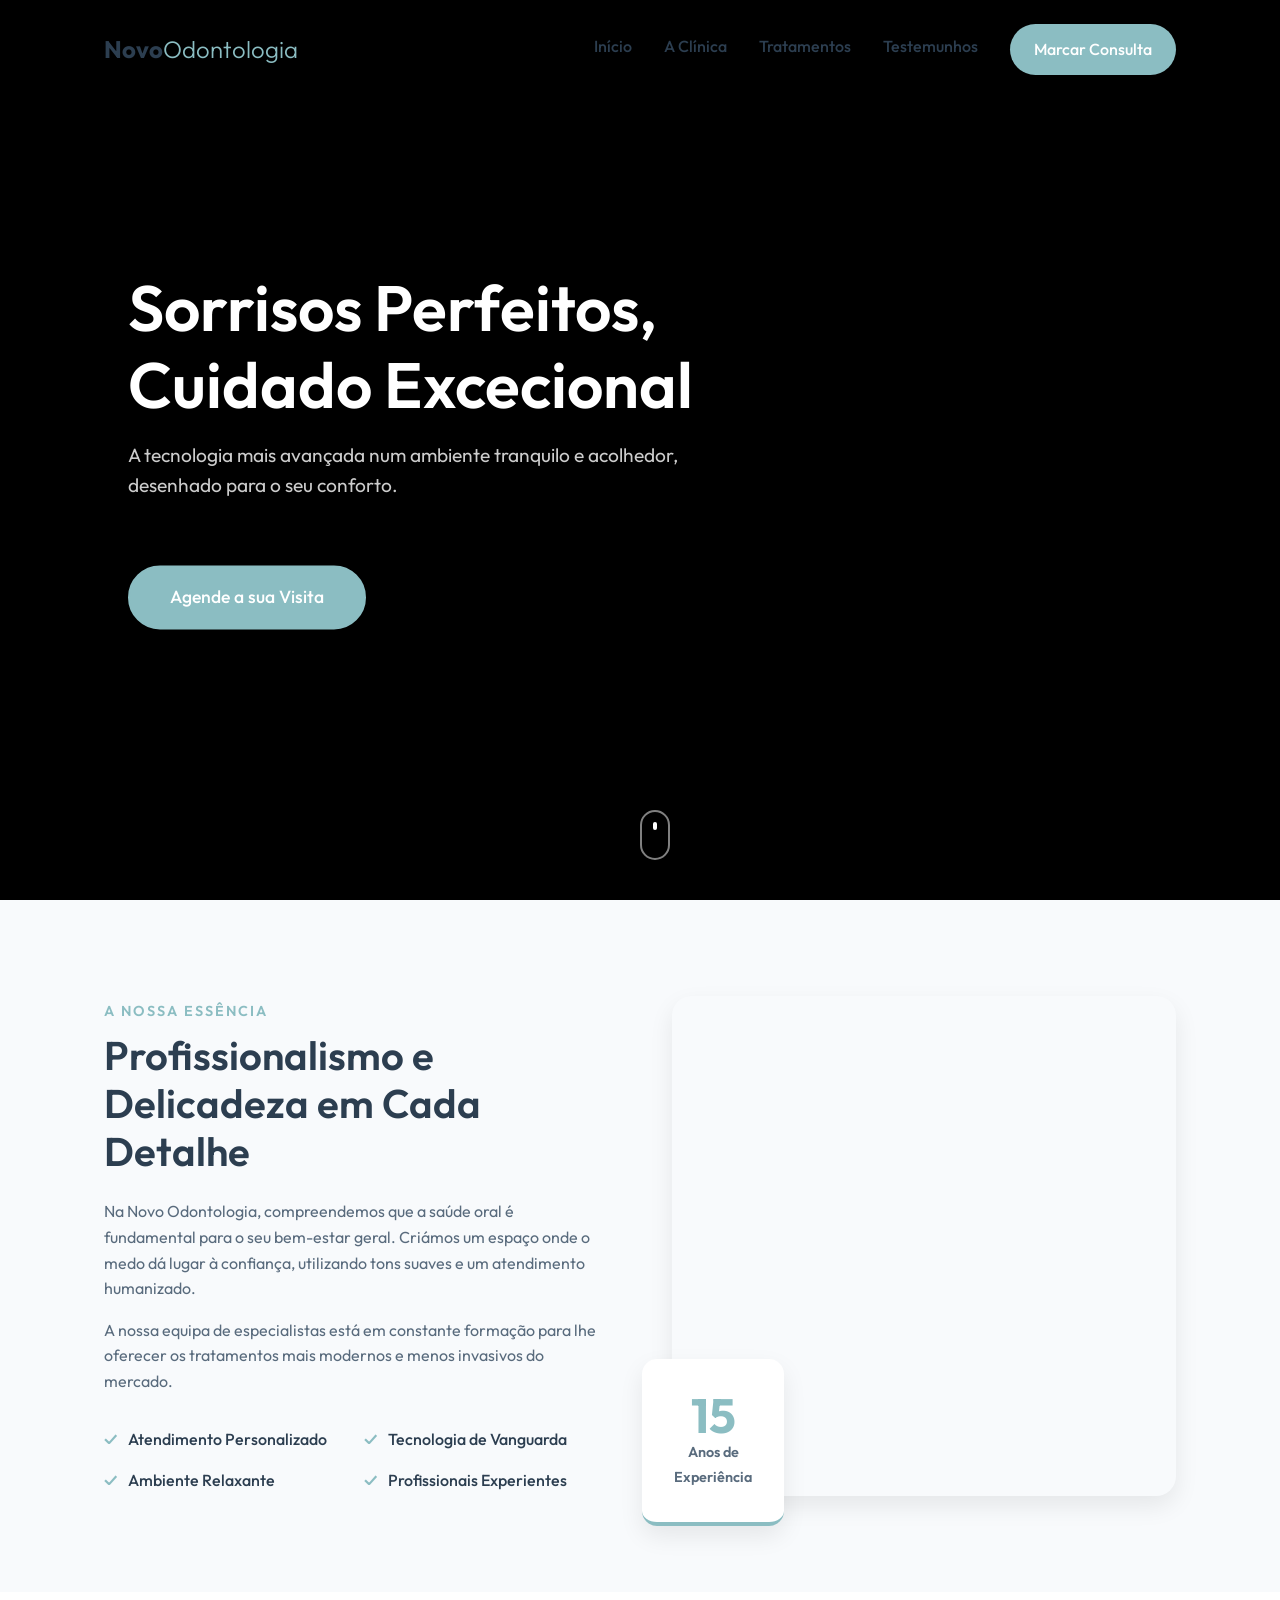
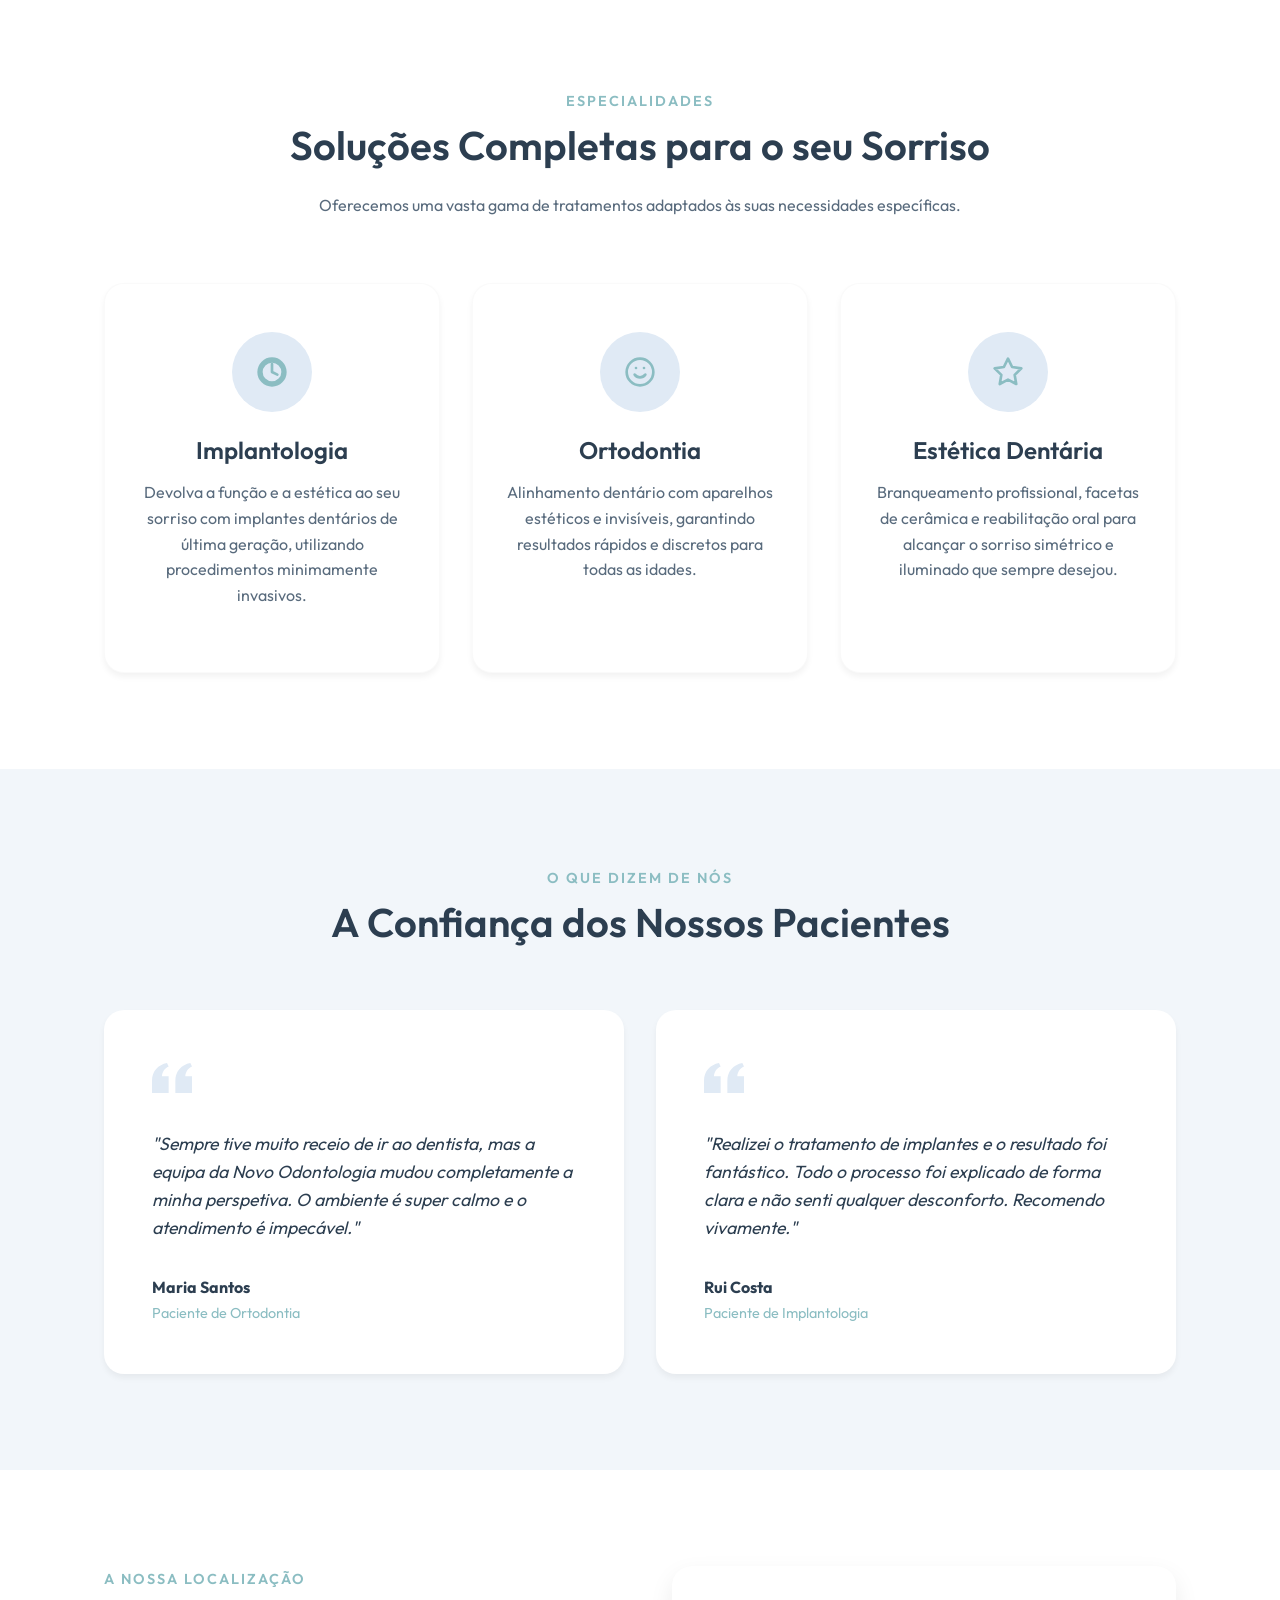
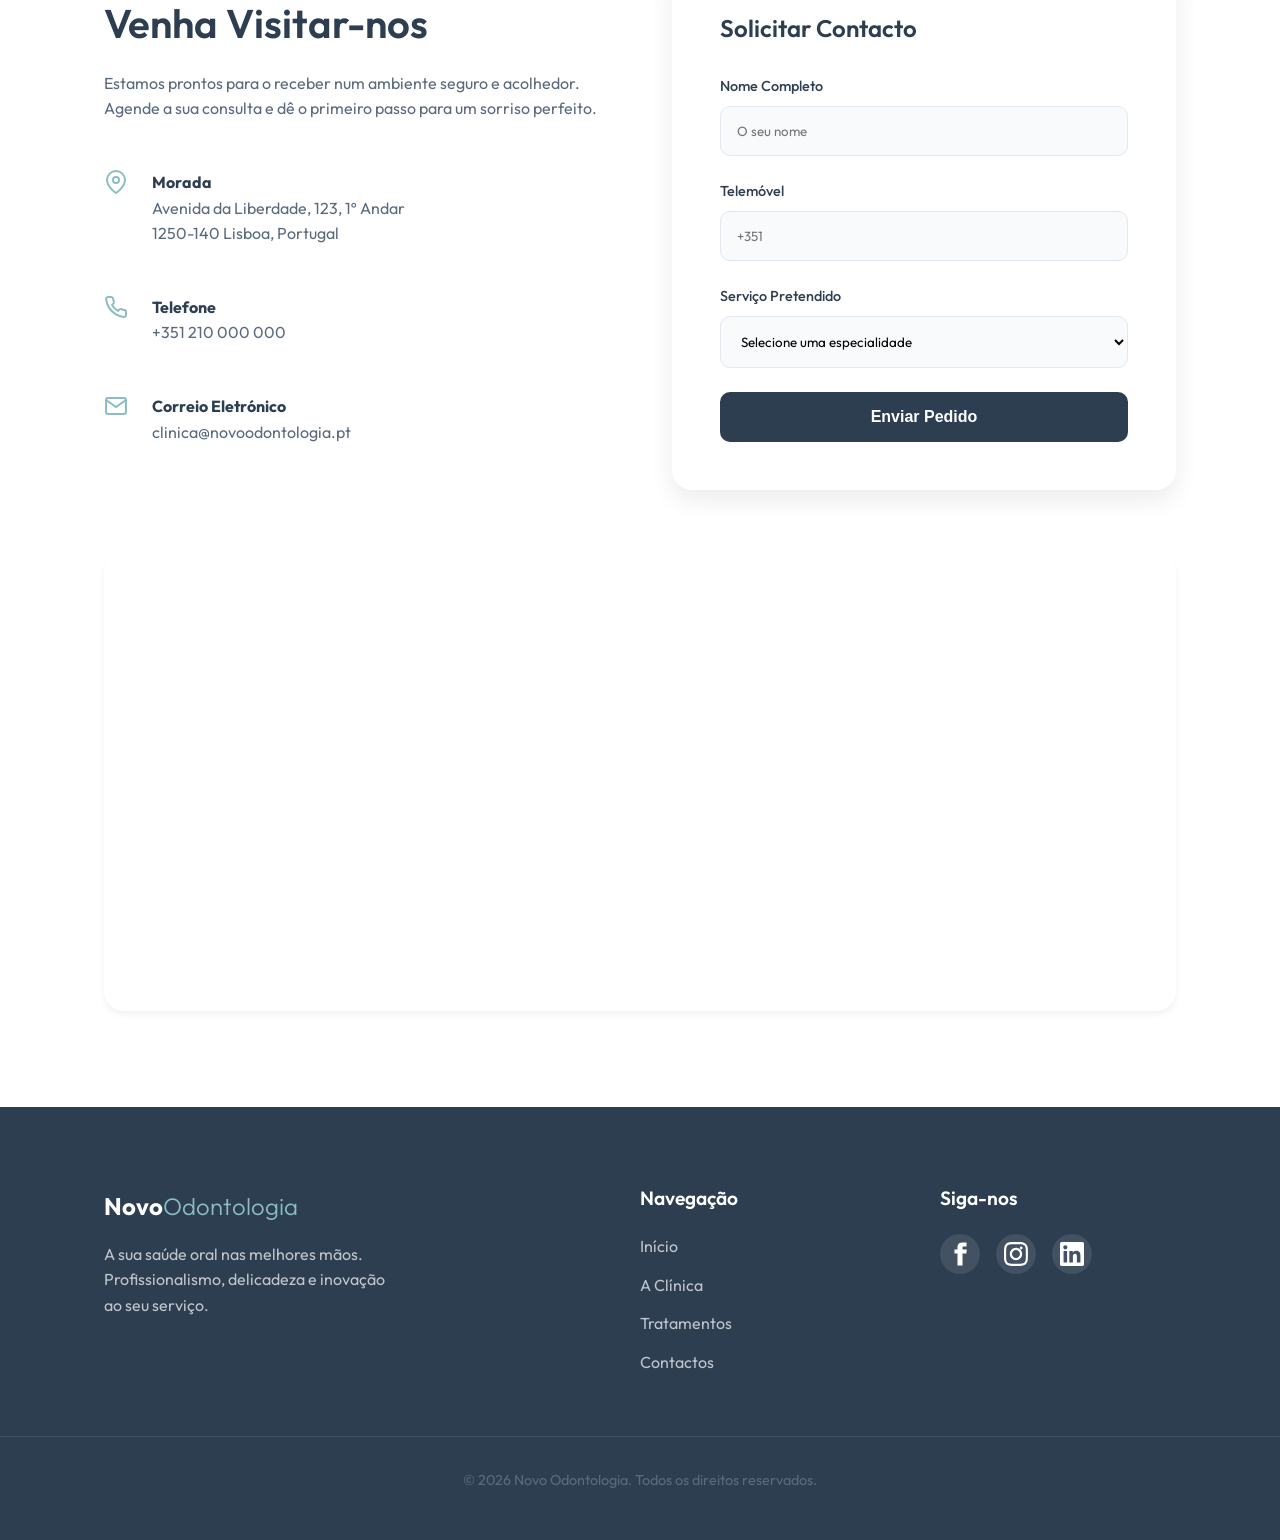
==== Odonto.html @ 760e36fc "Add files via upload" ====
<!DOCTYPE html>
<html lang="pt-PT">
<head>
    <meta charset="UTF-8">
    <meta name="viewport" content="width=device-width, initial-scale=1.0">
    <title>Novo Odontologia | Clínica Odontológica Especializada</title>
    <meta name="description" content="A sua clínica odontológica de referência. Especialistas em implantologia, ortodontia e estética dentária com um ambiente suave e profissional.">
    <link rel="preconnect" href="https://fonts.googleapis.com">
    <link rel="preconnect" href="https://fonts.gstatic.com" crossorigin>
    <link href="https://fonts.googleapis.com/css2?family=Outfit:wght@300;400;500;600;700&display=swap" rel="stylesheet">
    <link rel="stylesheet" href="style.css">
</head>
<body>
    <header class="navbar">
        <div class="container nav-content">
            <div class="logo">Novo<span>Odontologia</span></div>
            <nav class="nav-links">
                <a href="#hero">Início</a>
                <a href="#sobre">A Clínica</a>
                <a href="#tratamentos">Tratamentos</a>
                <a href="#testemunhos">Testemunhos</a>
                <a href="#contactos" class="btn-primary">Marcar Consulta</a>
            </nav>
            <div class="mobile-menu-btn">
                <span></span>
                <span></span>
                <span></span>
            </div>
        </div>
    </header>

    <main>
        <!-- Hero Section with Canvas Animation -->
        <section id="hero" class="hero-section">
            <div class="hero-sticky">
                <canvas id="hero-canvas"></canvas>
                <div class="hero-content">
                    <h1 class="fade-up">Sorrisos Perfeitos, <br>Cuidado Excecional</h1>
                    <p class="fade-up delay-1">A tecnologia mais avançada num ambiente tranquilo e acolhedor, desenhado para o seu conforto.</p>
                    <a href="#contactos" class="btn-cta fade-up delay-2">Agende a sua Visita</a>
                </div>
                <div class="scroll-indicator fade-up delay-3">
                    <div class="mouse">
                        <div class="wheel"></div>
                    </div>
                </div>
            </div>
        </section>

        <!-- A Clínica -->
        <section id="sobre" class="section-padding bg-light">
            <div class="container">
                <div class="about-grid">
                    <div class="about-text fade-in-left">
                        <span class="section-subtitle">A Nossa Essência</span>
                        <h2 class="section-title">Profissionalismo e Delicadeza em Cada Detalhe</h2>
                        <p>Na Novo Odontologia, compreendemos que a saúde oral é fundamental para o seu bem-estar geral. Criámos um espaço onde o medo dá lugar à confiança, utilizando tons suaves e um atendimento humanizado.</p>
                        <p>A nossa equipa de especialistas está em constante formação para lhe oferecer os tratamentos mais modernos e menos invasivos do mercado.</p>
                        <ul class="features-list">
                            <li>Atendimento Personalizado</li>
                            <li>Tecnologia de Vanguarda</li>
                            <li>Ambiente Relaxante</li>
                            <li>Profissionais Experientes</li>
                        </ul>
                    </div>
                    <div class="about-image-wrapper fade-in-right">
                        <div class="about-image">
                            <!-- Placeholder image styled via CSS - Ideally from Unsplash -->
                        </div>
                        <div class="experience-badge">
                            <span class="number">15</span>
                            <span class="text">Anos de<br>Experiência</span>
                        </div>
                    </div>
                </div>
            </div>
        </section>

        <!-- Tratamentos -->
        <section id="tratamentos" class="section-padding">
            <div class="container">
                <div class="section-header fade-up">
                    <span class="section-subtitle">Especialidades</span>
                    <h2 class="section-title">Soluções Completas para o seu Sorriso</h2>
                    <p>Oferecemos uma vasta gama de tratamentos adaptados às suas necessidades específicas.</p>
                </div>
                <div class="services-grid">
                    <div class="service-card fade-up delay-1">
                        <div class="service-icon">
                            <svg width="32" height="32" viewBox="0 0 24 24" fill="none" stroke="currentColor" stroke-width="2" stroke-linecap="round" stroke-linejoin="round"><path d="M12 2C6.48 2 2 6.48 2 12s4.48 10 10 10 10-4.48 10-10S17.52 2 12 2zm0 18c-4.41 0-8-3.59-8-8s3.59-8 8-8 8 3.59 8 8-3.59 8-8 8z"/><path d="M12 6v6l4 2"/></svg>
                        </div>
                        <h3>Implantologia</h3>
                        <p>Devolva a função e a estética ao seu sorriso com implantes dentários de última geração, utilizando procedimentos minimamente invasivos.</p>
                    </div>
                    <div class="service-card fade-up delay-2">
                        <div class="service-icon">
                            <svg width="32" height="32" viewBox="0 0 24 24" fill="none" stroke="currentColor" stroke-width="2" stroke-linecap="round" stroke-linejoin="round"><circle cx="12" cy="12" r="10"/><path d="M8 14s1.5 2 4 2 4-2 4-2"/><line x1="9" y1="9" x2="9.01" y2="9"/><line x1="15" y1="9" x2="15.01" y2="9"/></svg>
                        </div>
                        <h3>Ortodontia</h3>
                        <p>Alinhamento dentário com aparelhos estéticos e invisíveis, garantindo resultados rápidos e discretos para todas as idades.</p>
                    </div>
                    <div class="service-card fade-up delay-3">
                        <div class="service-icon">
                            <svg width="32" height="32" viewBox="0 0 24 24" fill="none" stroke="currentColor" stroke-width="2" stroke-linecap="round" stroke-linejoin="round"><polygon points="12 2 15.09 8.26 22 9.27 17 14.14 18.18 21.02 12 17.77 5.82 21.02 7 14.14 2 9.27 8.91 8.26 12 2"/></svg>
                        </div>
                        <h3>Estética Dentária</h3>
                        <p>Branqueamento profissional, facetas de cerâmica e reabilitação oral para alcançar o sorriso simétrico e iluminado que sempre desejou.</p>
                    </div>
                </div>
            </div>
        </section>

        <!-- Testemunhos -->
        <section id="testemunhos" class="section-padding bg-soft">
            <div class="container">
                <div class="section-header fade-up">
                    <span class="section-subtitle">O que Dizem de Nós</span>
                    <h2 class="section-title">A Confiança dos Nossos Pacientes</h2>
                </div>
                <div class="testimonials-slider fade-up delay-1">
                    <div class="testimonial-card">
                        <div class="quote-icon">
                            <svg width="40" height="40" viewBox="0 0 24 24" fill="currentColor"><path d="M14.017 21v-7.391c0-5.704 3.731-9.57 8.983-10.609l.995 2.151c-2.432.917-3.995 3.638-3.995 5.849h4v10h-9.983zm-14.017 0v-7.391c0-5.704 3.748-9.57 9-10.609l.996 2.151c-2.433.917-3.996 3.638-3.996 5.849h3.983v10h-9.983z"/></svg>
                        </div>
                        <p class="testimonial-text">"Sempre tive muito receio de ir ao dentista, mas a equipa da Novo Odontologia mudou completamente a minha perspetiva. O ambiente é super calmo e o atendimento é impecável."</p>
                        <div class="testimonial-author">
                            <div class="author-info">
                                <strong>Maria Santos</strong>
                                <span>Paciente de Ortodontia</span>
                            </div>
                        </div>
                    </div>
                    <div class="testimonial-card">
                        <div class="quote-icon">
                            <svg width="40" height="40" viewBox="0 0 24 24" fill="currentColor"><path d="M14.017 21v-7.391c0-5.704 3.731-9.57 8.983-10.609l.995 2.151c-2.432.917-3.995 3.638-3.995 5.849h4v10h-9.983zm-14.017 0v-7.391c0-5.704 3.748-9.57 9-10.609l.996 2.151c-2.433.917-3.996 3.638-3.996 5.849h3.983v10h-9.983z"/></svg>
                        </div>
                        <p class="testimonial-text">"Realizei o tratamento de implantes e o resultado foi fantástico. Todo o processo foi explicado de forma clara e não senti qualquer desconforto. Recomendo vivamente."</p>
                        <div class="testimonial-author">
                            <div class="author-info">
                                <strong>Rui Costa</strong>
                                <span>Paciente de Implantologia</span>
                            </div>
                        </div>
                    </div>
                </div>
            </div>
        </section>

        <!-- Contactos e Localização -->
        <section id="contactos" class="section-padding">
            <div class="container">
                <div class="contact-grid fade-up">
                    <div class="contact-info">
                        <span class="section-subtitle">A Nossa Localização</span>
                        <h2 class="section-title">Venha Visitar-nos</h2>
                        <p>Estamos prontos para o receber num ambiente seguro e acolhedor. Agende a sua consulta e dê o primeiro passo para um sorriso perfeito.</p>
                        
                        <div class="info-items">
                            <div class="info-item">
                                <svg width="24" height="24" viewBox="0 0 24 24" fill="none" stroke="currentColor" stroke-width="2"><path d="M21 10c0 7-9 13-9 13s-9-6-9-13a9 9 0 0 1 18 0z"></path><circle cx="12" cy="10" r="3"></circle></svg>
                                <div>
                                    <strong>Morada</strong>
                                    <p>Avenida da Liberdade, 123, 1º Andar<br>1250-140 Lisboa, Portugal</p>
                                </div>
                            </div>
                            <div class="info-item">
                                <svg width="24" height="24" viewBox="0 0 24 24" fill="none" stroke="currentColor" stroke-width="2"><path d="M22 16.92v3a2 2 0 0 1-2.18 2 19.79 19.79 0 0 1-8.63-3.07 19.5 19.5 0 0 1-6-6 19.79 19.79 0 0 1-3.07-8.67A2 2 0 0 1 4.11 2h3a2 2 0 0 1 2 1.72 12.84 12.84 0 0 0 .7 2.81 2 2 0 0 1-.45 2.11L8.09 9.91a16 16 0 0 0 6 6l1.27-1.27a2 2 0 0 1 2.11-.45 12.84 12.84 0 0 0 2.81.7A2 2 0 0 1 22 16.92z"></path></svg>
                                <div>
                                    <strong>Telefone</strong>
                                    <p>+351 210 000 000</p>
                                </div>
                            </div>
                            <div class="info-item">
                                <svg width="24" height="24" viewBox="0 0 24 24" fill="none" stroke="currentColor" stroke-width="2"><path d="M4 4h16c1.1 0 2 .9 2 2v12c0 1.1-.9 2-2 2H4c-1.1 0-2-.9-2-2V6c0-1.1.9-2 2-2z"></path><polyline points="22,6 12,13 2,6"></polyline></svg>
                                <div>
                                    <strong>Correio Eletrónico</strong>
                                    <p>clinica@novoodontologia.pt</p>
                                </div>
                            </div>
                        </div>
                    </div>
                    <div class="contact-form-container">
                        <form class="contact-form">
                            <h3>Solicitar Contacto</h3>
                            <div class="form-group">
                                <label for="name">Nome Completo</label>
                                <input type="text" id="name" placeholder="O seu nome" required>
                            </div>
                            <div class="form-group">
                                <label for="phone">Telemóvel</label>
                                <input type="tel" id="phone" placeholder="+351" required>
                            </div>
                            <div class="form-group">
                                <label for="service">Serviço Pretendido</label>
                                <select id="service">
                                    <option value="" disabled selected>Selecione uma especialidade</option>
                                    <option value="implantologia">Implantologia</option>
                                    <option value="ortodontia">Ortodontia</option>
                                    <option value="estetica">Estética Dentária</option>
                                    <option value="geral">Consulta Geral</option>
                                </select>
                            </div>
                            <button type="submit" class="btn-submit">Enviar Pedido</button>
                        </form>
                    </div>
                </div>
                
                <div class="map-container fade-up delay-2">
                    <iframe src="https://www.google.com/maps/embed?pb=!1m18!1m12!1m3!1d12450.485599863266!2d-9.155799732363162!3d38.72225227705193!2m3!1f0!2f0!3f0!3m2!1i1024!2i768!4f13.1!3m3!1m2!1s0xd19337315dcbdff%3A0xe5f92ff410e30931!2sAv.%20da%20Liberdade%2C%20Lisboa!5e0!3m2!1spt-PT!2spt!4v1700000000000!5m2!1spt-PT!2spt" width="100%" height="450" style="border:0;" allowfullscreen="" loading="lazy" referrerpolicy="no-referrer-when-downgrade"></iframe>
                </div>
            </div>
        </section>
    </main>

    <footer>
        <div class="container footer-content">
            <div class="footer-brand">
                <div class="logo">Novo<span>Odontologia</span></div>
                <p>A sua saúde oral nas melhores mãos. Profissionalismo, delicadeza e inovação ao seu serviço.</p>
            </div>
            <div class="footer-links">
                <h4>Navegação</h4>
                <a href="#hero">Início</a>
                <a href="#sobre">A Clínica</a>
                <a href="#tratamentos">Tratamentos</a>
                <a href="#contactos">Contactos</a>
            </div>
            <div class="footer-social">
                <h4>Siga-nos</h4>
                <div class="social-icons">
                    <a href="#" aria-label="Facebook">
                        <svg width="24" height="24" viewBox="0 0 24 24" fill="currentColor"><path d="M18.77 7.46H14.5v-1.9c0-.9.6-1.1 1-1.1h3V.5h-4.33C10.24.5 9.5 3.44 9.5 5.32v2.15h-3v4h3v12h5v-12h3.85l.42-4z"/></svg>
                    </a>
                    <a href="#" aria-label="Instagram">
                        <svg width="24" height="24" viewBox="0 0 24 24" fill="currentColor"><path d="M12 2.16c3.2 0 3.58.01 4.85.07 1.17.05 1.8.25 2.22.41.56.22.96.48 1.38.9.42.42.68.82.9 1.38.16.42.36 1.05.41 2.22.06 1.27.07 1.65.07 4.85s-.01 3.58-.07 4.85c-.05 1.17-.25 1.8-.41 2.22-.22.56-.48.96-.9 1.38-.42.42-.82.68-1.38.9-.42.16-1.05.36-2.22.41-1.27.06-1.65.07-4.85.07s-3.58-.01-4.85-.07c-1.17-.05-1.8-.25-2.22-.41-.56-.22-.96-.48-1.38-.9-.42-.42-.68-.82-.9-1.38-.16-.42-.36-1.05-.41-2.22C2.17 15.58 2.16 15.2 2.16 12s.01-3.58.07-4.85c.05-1.17.25-1.8.41-2.22.22-.56.48-.96.9-1.38.42-.42.82-.68 1.38-.9.42-.16 1.05-.36 2.22-.41 1.27-.06 1.65-.07 4.85-.07m0-2.16C8.74 0 8.33.01 7.05.07 5.77.13 4.89.33 4.14.62c-.78.3-1.45.72-2.1 1.38-.65.65-1.07 1.32-1.38 2.1-.29.75-.49 1.63-.55 2.91C0.01 8.33 0 8.74 0 12s0 3.67.07 4.95c.06 1.28.26 2.16.55 2.91.3.78.72 1.45 1.38 2.1.65.65 1.32 1.07 2.1 1.38.75.29 1.63.49 2.91.55 1.28.06 1.69.07 4.95.07s3.67 0 4.95-.07c1.28-.06 2.16-.26 2.91-.55.78-.3 1.45-.72 2.1-1.38.65-.65 1.07-1.32 1.38-2.1.29-.75.49-1.63.55-2.91.06-1.28.07-1.69.07-4.95s0-3.67-.07-4.95c-.06-1.28-.26-2.16-.55-2.91-.3-.78-.72-1.45-1.38-2.1-.65-.65-1.32-1.07-2.1-1.38-.75-.29-1.63-.49-2.91-.55C15.67.01 15.26 0 12 0zm0 5.84c-3.4 0-6.16 2.76-6.16 6.16s2.76 6.16 6.16 6.16 6.16-2.76 6.16-6.16-2.76-6.16-6.16-6.16zm0 10.16c-2.21 0-4-1.79-4-4s1.79-4 4-4 4 1.79 4 4-1.79 4-4 4zm5.23-11.4c-.73 0-1.32.59-1.32 1.32 0 .73.59 1.32 1.32 1.32.73 0 1.32-.59 1.32-1.32 0-.73-.59-1.32-1.32-1.32z"/></svg>
                    </a>
                    <a href="#" aria-label="LinkedIn">
                        <svg width="24" height="24" viewBox="0 0 24 24" fill="currentColor"><path d="M20.45 20.45h-3.56v-5.57c0-1.33-.02-3.04-1.85-3.04-1.85 0-2.14 1.45-2.14 2.95v5.66H9.33V9h3.42v1.56h.05c.48-.9 1.63-1.85 3.37-1.85 3.6 0 4.27 2.37 4.27 5.45v6.29zM5.34 7.43c-1.15 0-2.07-.92-2.07-2.06s.93-2.06 2.07-2.06 2.06.92 2.06 2.06-.92 2.06-2.06 2.06zM7.12 20.45H3.56V9h3.56v11.45zM22.22 0H1.78C.8 0 0 .78 0 1.75v20.5C0 23.22.8 24 1.78 24h20.44c.98 0 1.78-.78 1.78-1.75V1.75C24 .78 23.2 0 22.22 0z"/></svg>
                    </a>
                </div>
            </div>
        </div>
        <div class="footer-bottom">
            <p>&copy; 2026 Novo Odontologia. Todos os direitos reservados.</p>
        </div>
    </footer>

    <script src="script.js"></script>
</body>
</html>
---- style.css ----
/* Design Variables */
:root {
    --primary-color: #8bbdc2; /* Mint green / subtle teal */
    --primary-dark: #6a9fa5;
    --secondary-color: #e0eaf5; /* Pale Blue */
    --accent-color: #f1f8eb; /* Very soft green */
    --text-main: #2c3e50; /* Dark Navy/Grey for professional tone */
    --text-light: #596b7d;
    --white: #ffffff;
    --bg-light: #f8fafc;
    --bg-soft: #f2f6fa;
    --shadow-sm: 0 4px 6px rgba(0, 0, 0, 0.05);
    --shadow-md: 0 10px 25px rgba(0, 0, 0, 0.08);
    --transition: all 0.4s cubic-bezier(0.16, 1, 0.3, 1);
    --font-main: 'Outfit', sans-serif;
}

/* Reset & Base */
* {
    margin: 0;
    padding: 0;
    box-sizing: border-box;
}

html {
    scroll-behavior: smooth;
    font-size: 16px;
}

body {
    font-family: var(--font-main);
    color: var(--text-main);
    background-color: var(--white);
    line-height: 1.6;
    overflow-x: hidden;
}

h1, h2, h3, h4 {
    line-height: 1.2;
    font-weight: 600;
}

p {
    color: var(--text-light);
    margin-bottom: 1rem;
}

a {
    text-decoration: none;
    color: inherit;
    transition: var(--transition);
}

.container {
    width: 100%;
    max-width: 1200px;
    margin: 0 auto;
    padding: 0 5%;
}

.section-padding {
    padding: 6rem 0;
}

/* Utilities */
.bg-light { background-color: var(--bg-light); }
.bg-soft { background-color: var(--bg-soft); }

.section-subtitle {
    display: inline-block;
    color: var(--primary-color);
    font-size: 0.9rem;
    font-weight: 600;
    text-transform: uppercase;
    letter-spacing: 2px;
    margin-bottom: 0.5rem;
}

.section-title {
    font-size: 2.5rem;
    color: var(--text-main);
    margin-bottom: 1.5rem;
}

.section-header {
    text-align: center;
    max-width: 700px;
    margin: 0 auto 4rem;
}

.btn-primary {
    background-color: var(--primary-color);
    color: var(--white);
    padding: 0.8rem 1.5rem;
    border-radius: 50px;
    font-weight: 500;
}

.btn-primary:hover {
    background-color: var(--primary-dark);
    transform: translateY(-2px);
    box-shadow: var(--shadow-md);
}

.btn-cta {
    display: inline-block;
    background-color: var(--primary-color);
    color: var(--white);
    padding: 1rem 2.5rem;
    border-radius: 50px;
    font-size: 1.1rem;
    font-weight: 500;
    margin-top: 2rem;
    border: 2px solid var(--primary-color);
}

.btn-cta:hover {
    background-color: transparent;
    color: var(--primary-color);
}

/* Navbar */
.navbar {
    position: fixed;
    top: 0;
    left: 0;
    width: 100%;
    z-index: 1000;
    padding: 1.5rem 0;
    transition: var(--transition);
}

.navbar.scrolled {
    padding: 1rem 0;
    background: rgba(255, 255, 255, 0.9);
    backdrop-filter: blur(10px);
    box-shadow: var(--shadow-sm);
}

.nav-content {
    display: flex;
    justify-content: space-between;
    align-items: center;
}

.logo {
    font-size: 1.5rem;
    font-weight: 700;
    color: var(--text-main);
}

.logo span {
    color: var(--primary-color);
    font-weight: 300;
}

.nav-links {
    display: flex;
    align-items: center;
    gap: 2rem;
}

.nav-links a:not(.btn-primary) {
    font-weight: 500;
    position: relative;
    padding-bottom: 5px;
}

.nav-links a:not(.btn-primary)::after {
    content: '';
    position: absolute;
    bottom: 0;
    left: 0;
    width: 0;
    height: 2px;
    background: var(--primary-color);
    transition: var(--transition);
}

.nav-links a:not(.btn-primary):hover::after {
    width: 100%;
}

.mobile-menu-btn {
    display: none;
    flex-direction: column;
    gap: 5px;
    cursor: pointer;
}

.mobile-menu-btn span {
    width: 25px;
    height: 2px;
    background: var(--text-main);
    transition: var(--transition);
}

/* Fullscreen Hero with Canvas Animation */
.hero-section {
    position: relative;
    height: 100vh;
    width: 100%;
    overflow: hidden;
    background: #000;
}

.hero-sticky {
    position: absolute;
    top: 0;
    left: 0;
    height: 100%;
    width: 100%;
}

#hero-canvas {
    position: absolute;
    top: 50%;
    left: 50%;
    transform: translate(-50%, -50%);
    width: 100vw;
    height: 100vh;
    object-fit: cover;
    z-index: 1;
}

/* Overlay for darkening the canvas slightly for text readability */
.hero-sticky::after {
    content: '';
    position: absolute;
    top: 0;
    left: 0;
    width: 100%;
    height: 100%;
    background: linear-gradient(to right, rgba(0,0,0,0.6) 0%, rgba(0,0,0,0.2) 100%);
    z-index: 2;
}

.hero-content {
    position: absolute;
    top: 50%;
    left: 10%;
    transform: translateY(-50%);
    z-index: 3;
    max-width: 600px;
    color: var(--white);
}

.hero-content h1 {
    font-size: 4rem;
    color: var(--white);
    margin-bottom: 1rem;
}

.hero-content p {
    font-size: 1.2rem;
    color: rgba(255,255,255,0.8);
    margin-bottom: 2rem;
}

.scroll-indicator {
    position: absolute;
    bottom: 40px;
    left: 50%;
    transform: translateX(-50%);
    z-index: 3;
}

.mouse {
    width: 30px;
    height: 50px;
    border: 2px solid rgba(255,255,255,0.5);
    border-radius: 20px;
    position: relative;
}

.wheel {
    width: 4px;
    height: 8px;
    background: var(--white);
    border-radius: 2px;
    position: absolute;
    top: 10px;
    left: 50%;
    transform: translateX(-50%);
    animation: scroll 2s infinite cubic-bezier(0.15, 0.41, 0.69, 0.94);
}

@keyframes scroll {
    0% { opacity: 1; top: 10px; }
    100% { opacity: 0; top: 30px; }
}

/* About Section */
.about-grid {
    display: grid;
    grid-template-columns: 1fr 1fr;
    gap: 4rem;
    align-items: center;
}

.features-list {
    list-style: none;
    margin-top: 2rem;
    display: grid;
    grid-template-columns: 1fr 1fr;
    gap: 1rem;
}

.features-list li {
    position: relative;
    padding-left: 1.5rem;
    color: var(--text-main);
    font-weight: 500;
}

.features-list li::before {
    content: '✓';
    position: absolute;
    left: 0;
    color: var(--primary-color);
    font-weight: bold;
}

.about-image-wrapper {
    position: relative;
}

.about-image {
    width: 100%;
    height: 500px;
    background: url('https://images.unsplash.com/photo-1606811841689-23dfddce3e95?auto=format&fit=crop&q=80&w=800') center/cover;
    border-radius: 20px;
    box-shadow: var(--shadow-md);
}

.experience-badge {
    position: absolute;
    bottom: -30px;
    left: -30px;
    background: var(--white);
    padding: 2rem;
    border-radius: 15px;
    box-shadow: var(--shadow-md);
    text-align: center;
    border-bottom: 4px solid var(--primary-color);
}

.experience-badge .number {
    display: block;
    font-size: 3rem;
    font-weight: 700;
    color: var(--primary-color);
    line-height: 1;
}

.experience-badge .text {
    font-size: 0.9rem;
    font-weight: 600;
    color: var(--text-light);
}

/* Services */
.services-grid {
    display: grid;
    grid-template-columns: repeat(auto-fit, minmax(300px, 1fr));
    gap: 2rem;
}

.service-card {
    background: var(--white);
    padding: 3rem 2rem;
    border-radius: 20px;
    text-align: center;
    box-shadow: var(--shadow-sm);
    transition: var(--transition);
    border: 1px solid rgba(0,0,0,0.02);
}

.service-card:hover {
    transform: translateY(-10px);
    box-shadow: var(--shadow-md);
}

.service-icon {
    width: 80px;
    height: 80px;
    background: var(--secondary-color);
    color: var(--primary-color);
    border-radius: 50%;
    display: flex;
    justify-content: center;
    align-items: center;
    margin: 0 auto 1.5rem;
    transition: var(--transition);
}

.service-card:hover .service-icon {
    background: var(--primary-color);
    color: var(--white);
}

.service-card h3 {
    margin-bottom: 1rem;
    font-size: 1.5rem;
}

/* Testimonials */
.testimonials-slider {
    display: grid;
    grid-template-columns: 1fr 1fr;
    gap: 2rem;
}

.testimonial-card {
    background: var(--white);
    padding: 3rem;
    border-radius: 20px;
    box-shadow: var(--shadow-sm);
    position: relative;
}

.quote-icon {
    color: var(--secondary-color);
    margin-bottom: 1.5rem;
}

.testimonial-text {
    font-size: 1.1rem;
    font-style: italic;
    color: var(--text-main);
    margin-bottom: 2rem;
}

.testimonial-author strong {
    display: block;
    color: var(--text-main);
}

.testimonial-author span {
    font-size: 0.9rem;
    color: var(--primary-color);
}

/* Contacts */
.contact-grid {
    display: grid;
    grid-template-columns: 1fr 1fr;
    gap: 4rem;
    margin-bottom: 4rem;
}

.info-items {
    margin-top: 3rem;
    display: flex;
    flex-direction: column;
    gap: 2rem;
}

.info-item {
    display: flex;
    gap: 1.5rem;
    align-items: flex-start;
}

.info-item svg {
    color: var(--primary-color);
    flex-shrink: 0;
}

.contact-form {
    background: var(--white);
    padding: 3rem;
    border-radius: 20px;
    box-shadow: var(--shadow-md);
}

.contact-form h3 {
    margin-bottom: 2rem;
    font-size: 1.5rem;
}

.form-group {
    margin-bottom: 1.5rem;
}

.form-group label {
    display: block;
    margin-bottom: 0.5rem;
    font-weight: 500;
    font-size: 0.9rem;
}

.form-group input,
.form-group select {
    width: 100%;
    padding: 1rem;
    border: 1px solid #e1e8f0;
    border-radius: 10px;
    font-family: inherit;
    transition: var(--transition);
    background: var(--bg-light);
}

.form-group input:focus,
.form-group select:focus {
    outline: none;
    border-color: var(--primary-color);
    background: var(--white);
}

.btn-submit {
    width: 100%;
    padding: 1rem;
    background: var(--text-main);
    color: var(--white);
    border: none;
    border-radius: 10px;
    font-size: 1rem;
    font-weight: 600;
    cursor: pointer;
    transition: var(--transition);
}

.btn-submit:hover {
    background: var(--primary-color);
}

.map-container {
    width: 100%;
    border-radius: 20px;
    overflow: hidden;
    box-shadow: var(--shadow-sm);
}

/* Footer */
footer {
    background: var(--text-main);
    color: var(--white);
    padding: 5rem 0 2rem;
}

.footer-content {
    display: grid;
    grid-template-columns: 2fr 1fr 1fr;
    gap: 4rem;
    margin-bottom: 3rem;
}

.footer-brand .logo {
    color: var(--white);
    margin-bottom: 1rem;
}

.footer-brand p {
    color: rgba(255,255,255,0.7);
    max-width: 300px;
}

.footer-links h4,
.footer-social h4 {
    margin-bottom: 1.5rem;
    font-size: 1.2rem;
}

.footer-links a {
    display: block;
    color: rgba(255,255,255,0.7);
    margin-bottom: 0.8rem;
}

.footer-links a:hover {
    color: var(--primary-color);
}

.social-icons {
    display: flex;
    gap: 1rem;
}

.social-icons a {
    display: flex;
    align-items: center;
    justify-content: center;
    width: 40px;
    height: 40px;
    background: rgba(255,255,255,0.1);
    border-radius: 50%;
    transition: var(--transition);
}

.social-icons a:hover {
    background: var(--primary-color);
    transform: translateY(-3px);
}

.footer-bottom {
    text-align: center;
    padding-top: 2rem;
    border-top: 1px solid rgba(255,255,255,0.1);
    color: rgba(255,255,255,0.5);
    font-size: 0.9rem;
}

/* Animations */
.fade-up {
    opacity: 0;
    transform: translateY(30px);
    transition: all 0.8s ease-out;
}

.fade-in-left {
    opacity: 0;
    transform: translateX(-50px);
    transition: all 0.8s ease-out;
}

.fade-in-right {
    opacity: 0;
    transform: translateX(50px);
    transition: all 0.8s ease-out;
}

.is-visible {
    opacity: 1;
    transform: translate(0);
}

.delay-1 { transition-delay: 0.2s; }
.delay-2 { transition-delay: 0.4s; }
.delay-3 { transition-delay: 0.6s; }

/* Responsive */
@media (max-width: 900px) {
    .nav-links {
        display: none;
    }
    
    .mobile-menu-btn {
        display: flex;
    }
    
    .about-grid, .contact-grid, .testimonials-slider {
        grid-template-columns: 1fr;
    }
    
    .footer-content {
        grid-template-columns: 1fr;
        gap: 2rem;
    }

    .hero-content h1 {
        font-size: 3rem;
    }
    
    .experience-badge {
        left: 0;
        bottom: -20px;
    }
}
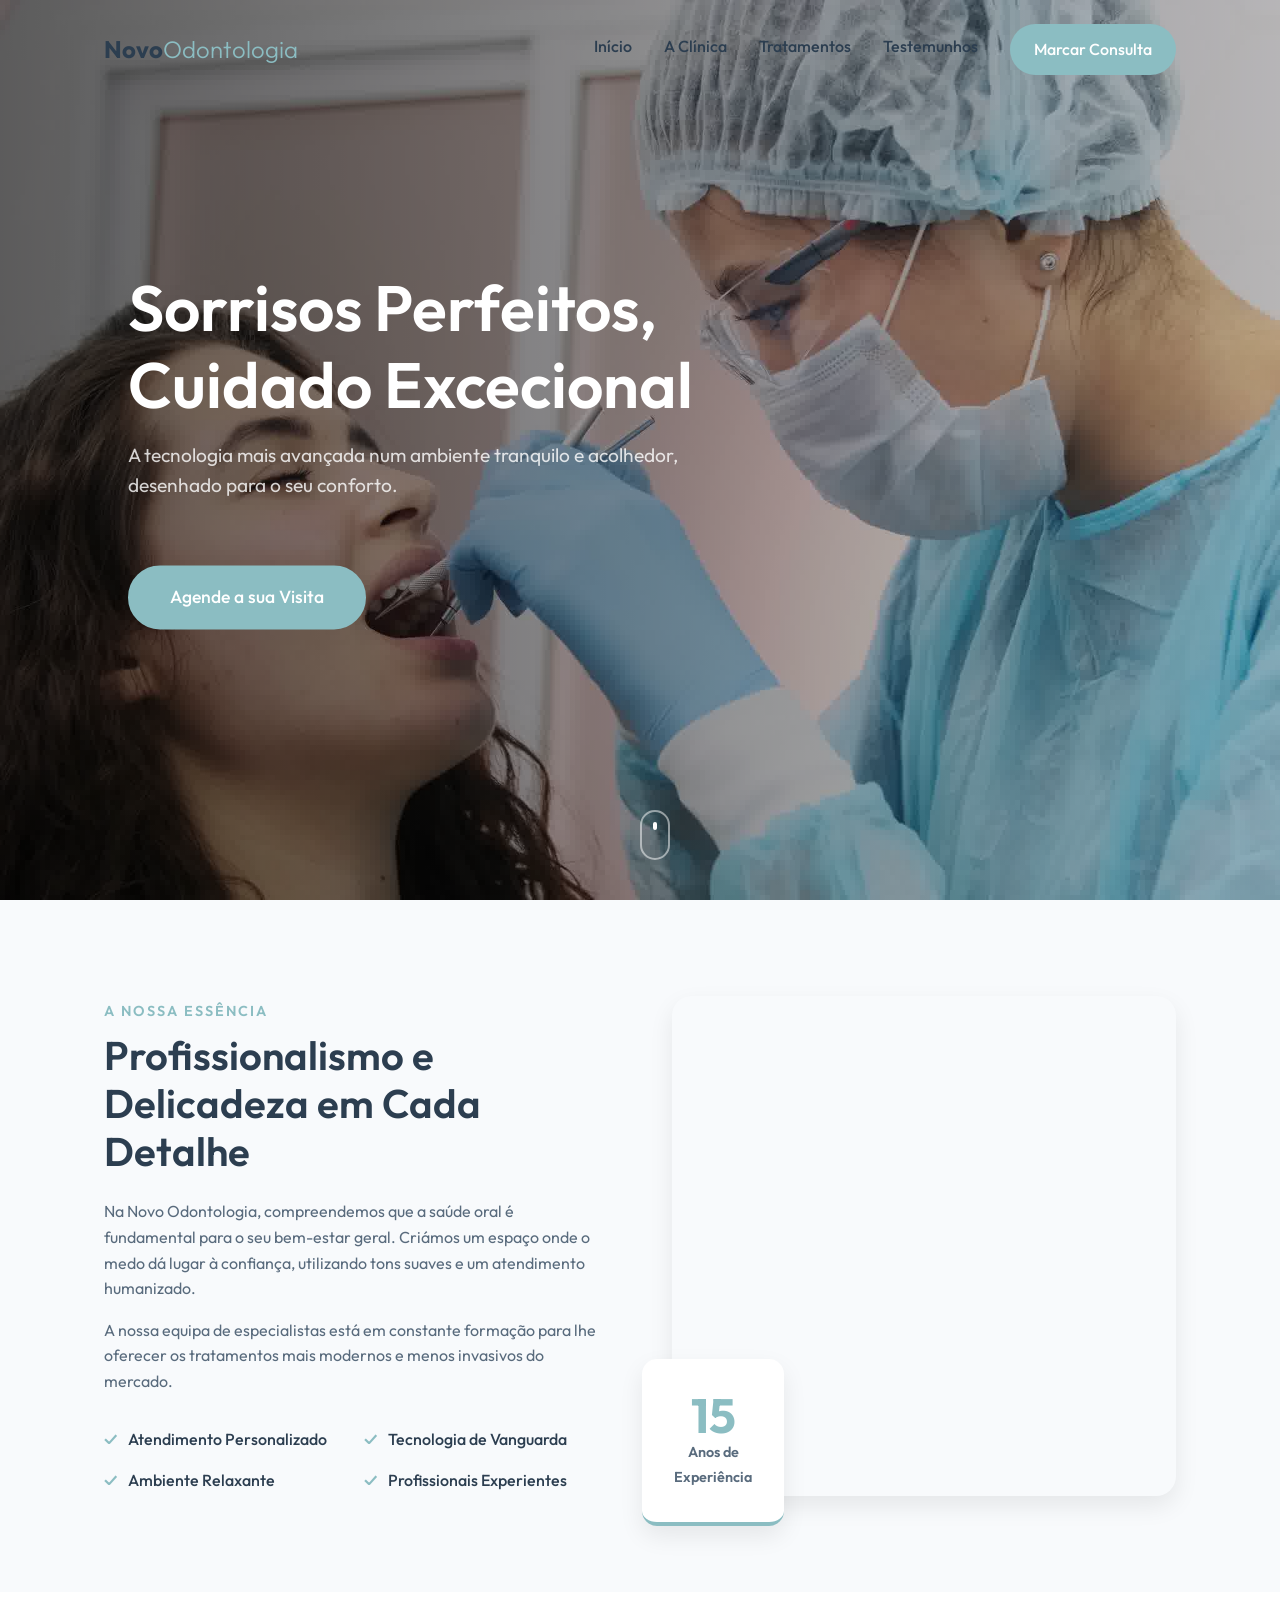
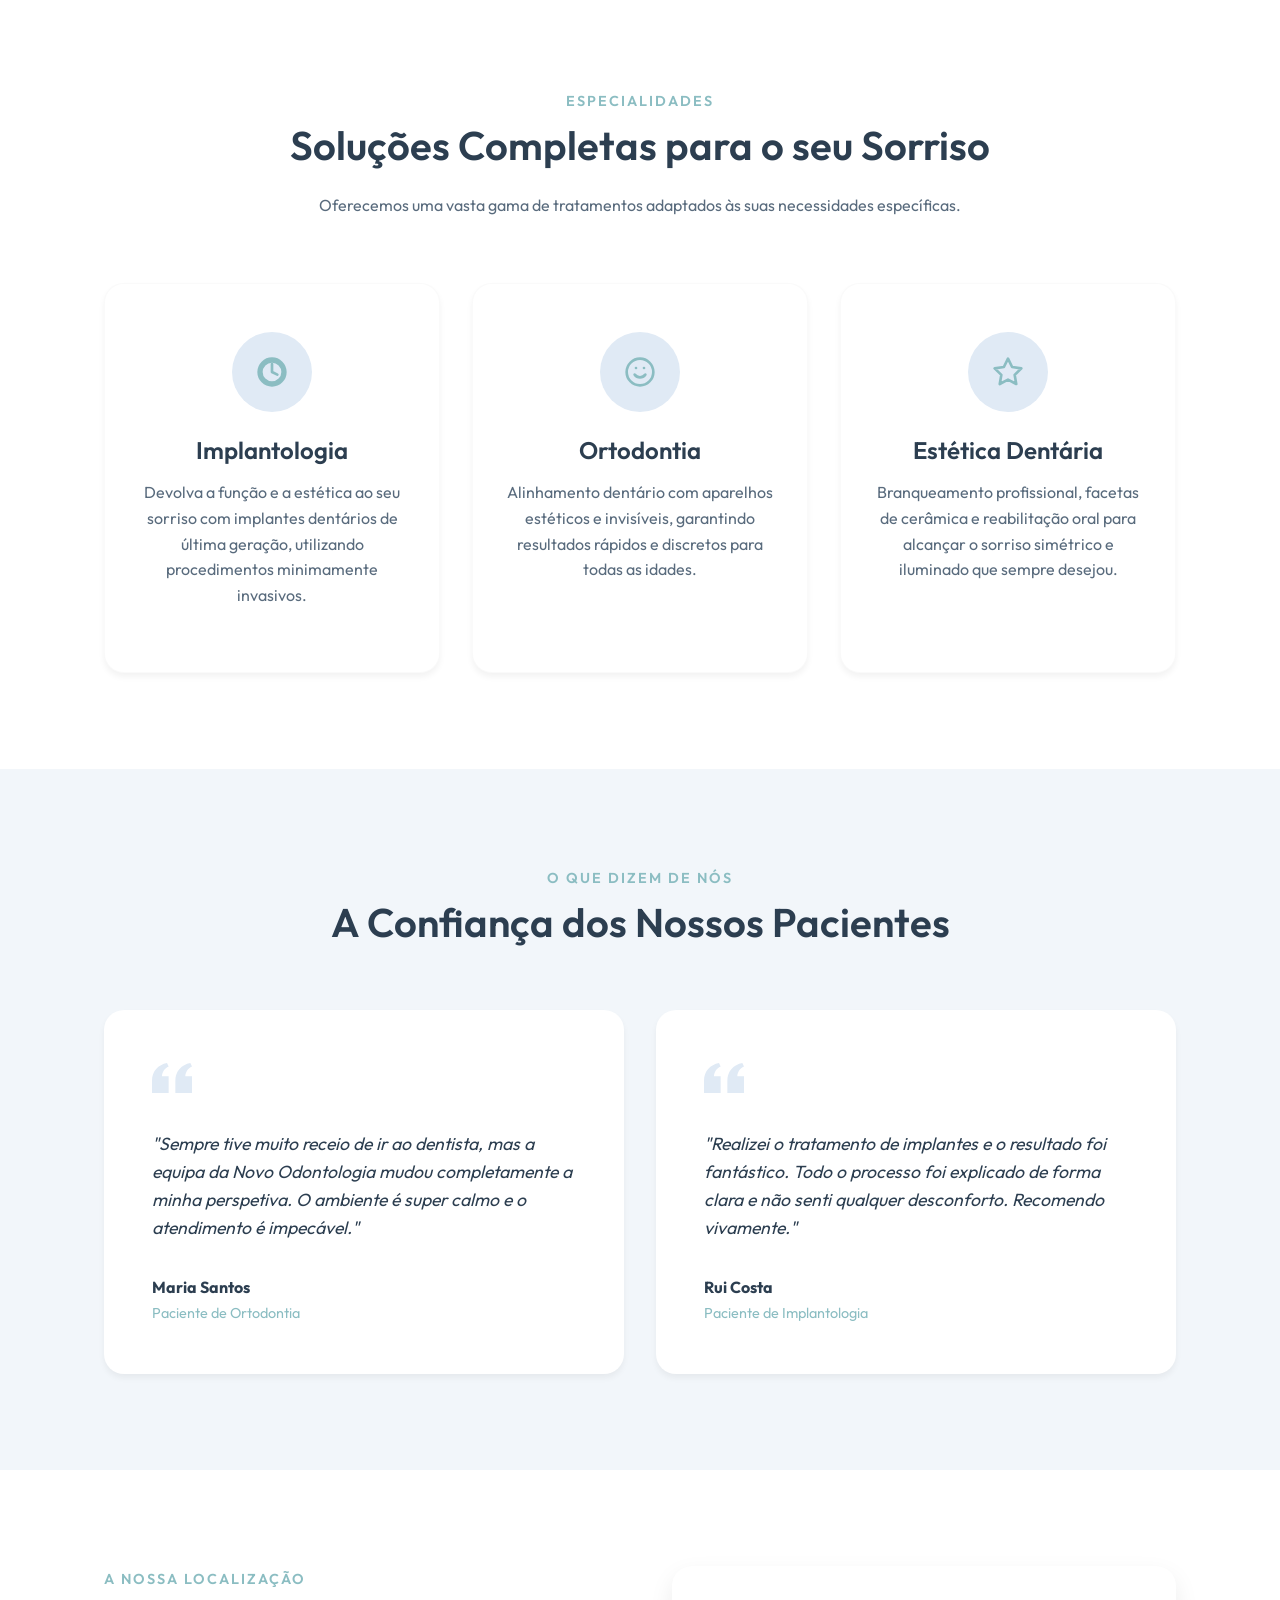
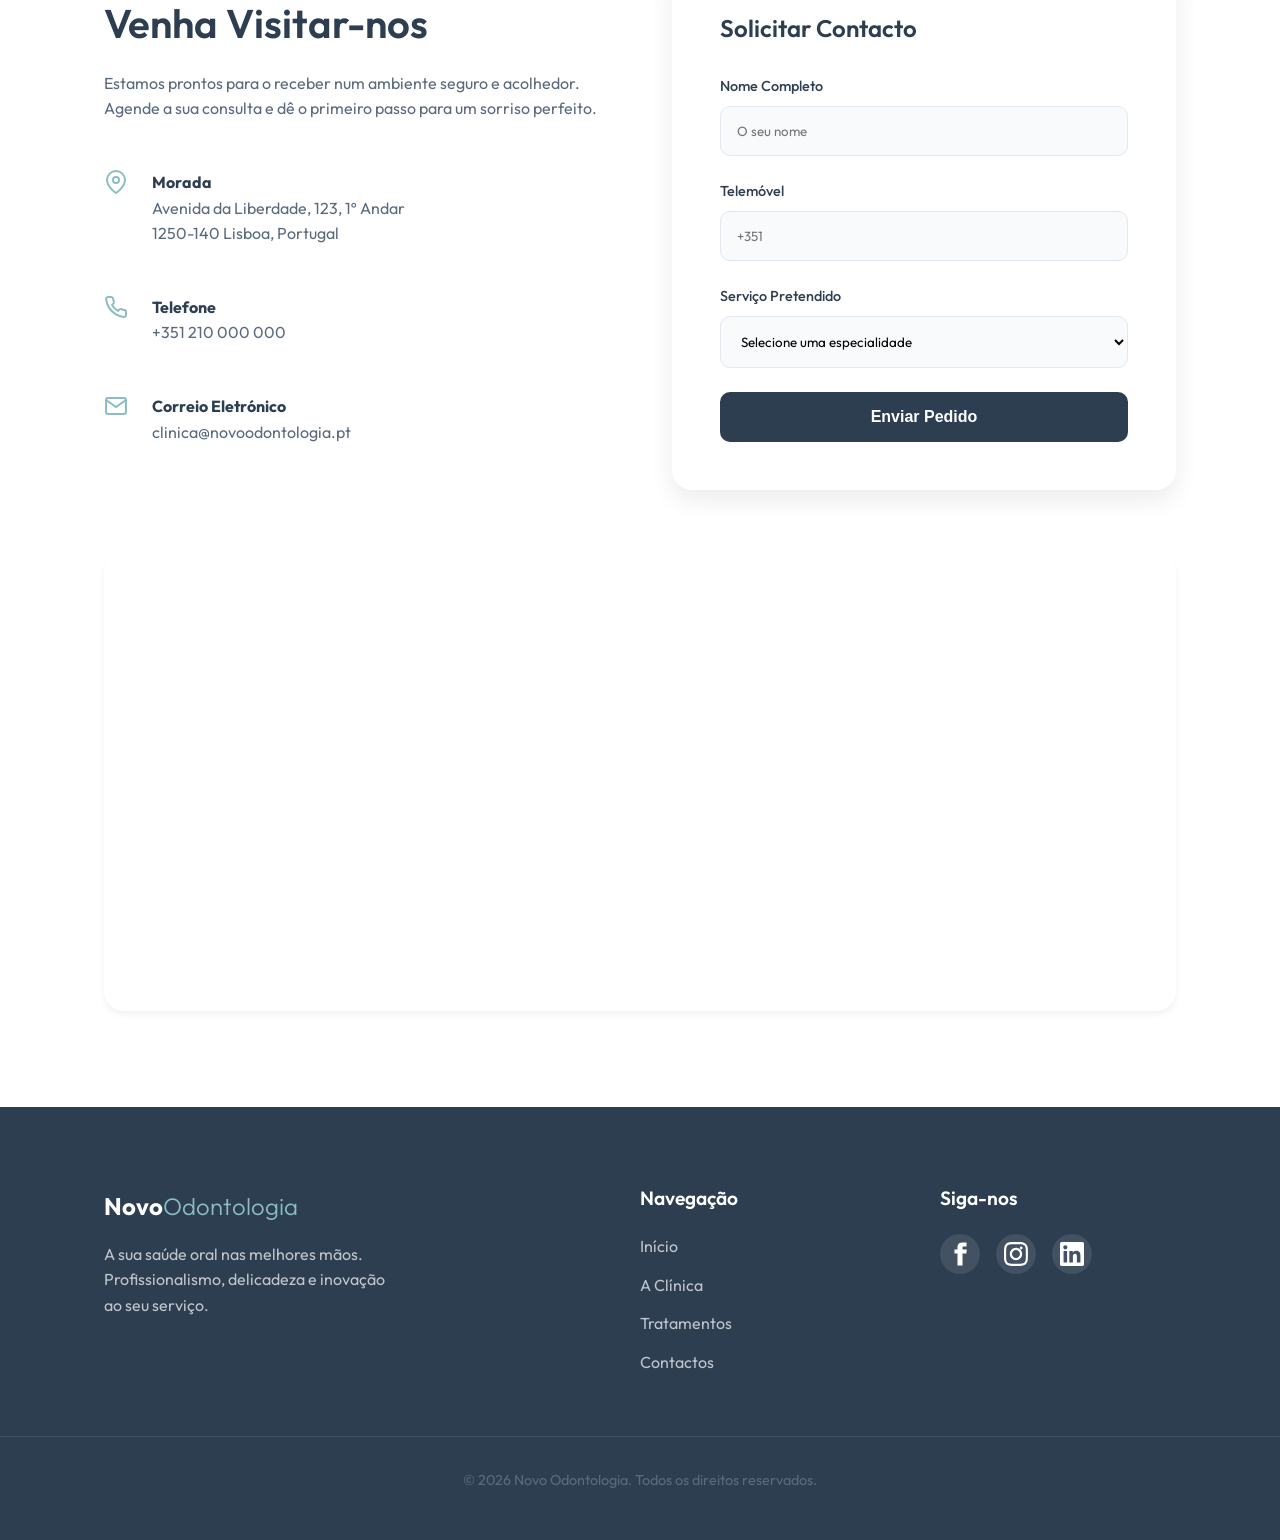
==== commit 9b0a1ab7: "Update Odonto.html" ====
--- a/Odonto.html
+++ b/Odonto.html
@@ -210,6 +210,101 @@
                 </div>
             </div>
         </section>
+
+        <!-- Script de animação embutido no main -->
+        <script>
+            document.addEventListener('DOMContentLoaded', () => {
+                const canvas = document.getElementById('hero-canvas');
+                if (canvas) {
+                    const context = canvas.getContext('2d');
+                    const heroSection = document.querySelector('.hero-section');
+                    
+                    const frameCount = 247;
+                    // Procura os ficheiros na mesma pasta
+                    const currentFrame = index => `${index.toString().padStart(4, '0')}.jpg`;
+
+                    const images = [];
+                    const preloadImages = () => {
+                        for (let i = 1; i <= frameCount; i++) {
+                            const img = new Image();
+                            img.src = currentFrame(i);
+                            images.push(img);
+                        }
+                    };
+
+                    function resizeCanvas() {
+                        canvas.width = window.innerWidth;
+                        canvas.height = window.innerHeight;
+                        if (images[lastRenderedFrameIndex] && images[lastRenderedFrameIndex].complete) {
+                            renderFrame(images[lastRenderedFrameIndex]);
+                        }
+                    }
+
+                    window.addEventListener('resize', resizeCanvas);
+
+                    let lastRenderedFrameIndex = 0;
+
+                    function renderFrame(img) {
+                        if (!img || !img.complete || img.naturalWidth === 0) return;
+                        
+                        const hRatio = canvas.width / img.width;
+                        const vRatio = canvas.height / img.height;
+                        const ratio  = Math.max(hRatio, vRatio);
+                        const centerShift_x = (canvas.width - img.width * ratio) / 2;
+                        const centerShift_y = (canvas.height - img.height * ratio) / 2;  
+                        
+                        context.clearRect(0, 0, canvas.width, canvas.height);
+                        context.drawImage(img, 0,0, img.width, img.height,
+                                          centerShift_x, centerShift_y, img.width * ratio, img.height * ratio);
+                    }
+
+                    preloadImages();
+                    canvas.width = window.innerWidth;
+                    canvas.height = window.innerHeight;
+                    
+                    let currentFrameIndex = 0;
+                    let lastTime = 0;
+                    const fps = 12; 
+                    const frameInterval = 1000 / fps;
+
+                    function animate(time) {
+                        if (!lastTime) lastTime = time;
+                        const elapsed = time - lastTime;
+
+                        if (elapsed > frameInterval) {
+                            lastTime = time - (elapsed % frameInterval);
+                            
+                            if (images[currentFrameIndex] && images[currentFrameIndex].complete) {
+                                renderFrame(images[currentFrameIndex]);
+                                lastRenderedFrameIndex = currentFrameIndex;
+                            }
+                            
+                            currentFrameIndex = (currentFrameIndex + 1) % frameCount;
+                        }
+                        requestAnimationFrame(animate);
+                    }
+
+                    images[0].onload = () => {
+                        requestAnimationFrame(animate);
+                    };
+                    if (images[0].complete) {
+                        requestAnimationFrame(animate);
+                    }
+
+                    // Parallax effect no background do hero
+                    window.addEventListener('scroll', () => {
+                        // Aplica o parallax apenas quando o hero está visível para otimização do browser
+                        if (window.scrollY <= window.innerHeight) {
+                            // Move o wrapper do canvas metade da velocidade do scroll
+                            const stickyWrapper = heroSection.querySelector('.hero-sticky');
+                            if (stickyWrapper) {
+                                stickyWrapper.style.transform = `translateY(${window.scrollY * 0.6}px)`;
+                            }
+                        }
+                    });
+                }
+            });
+        </script>
     </main>
 
     <footer>
